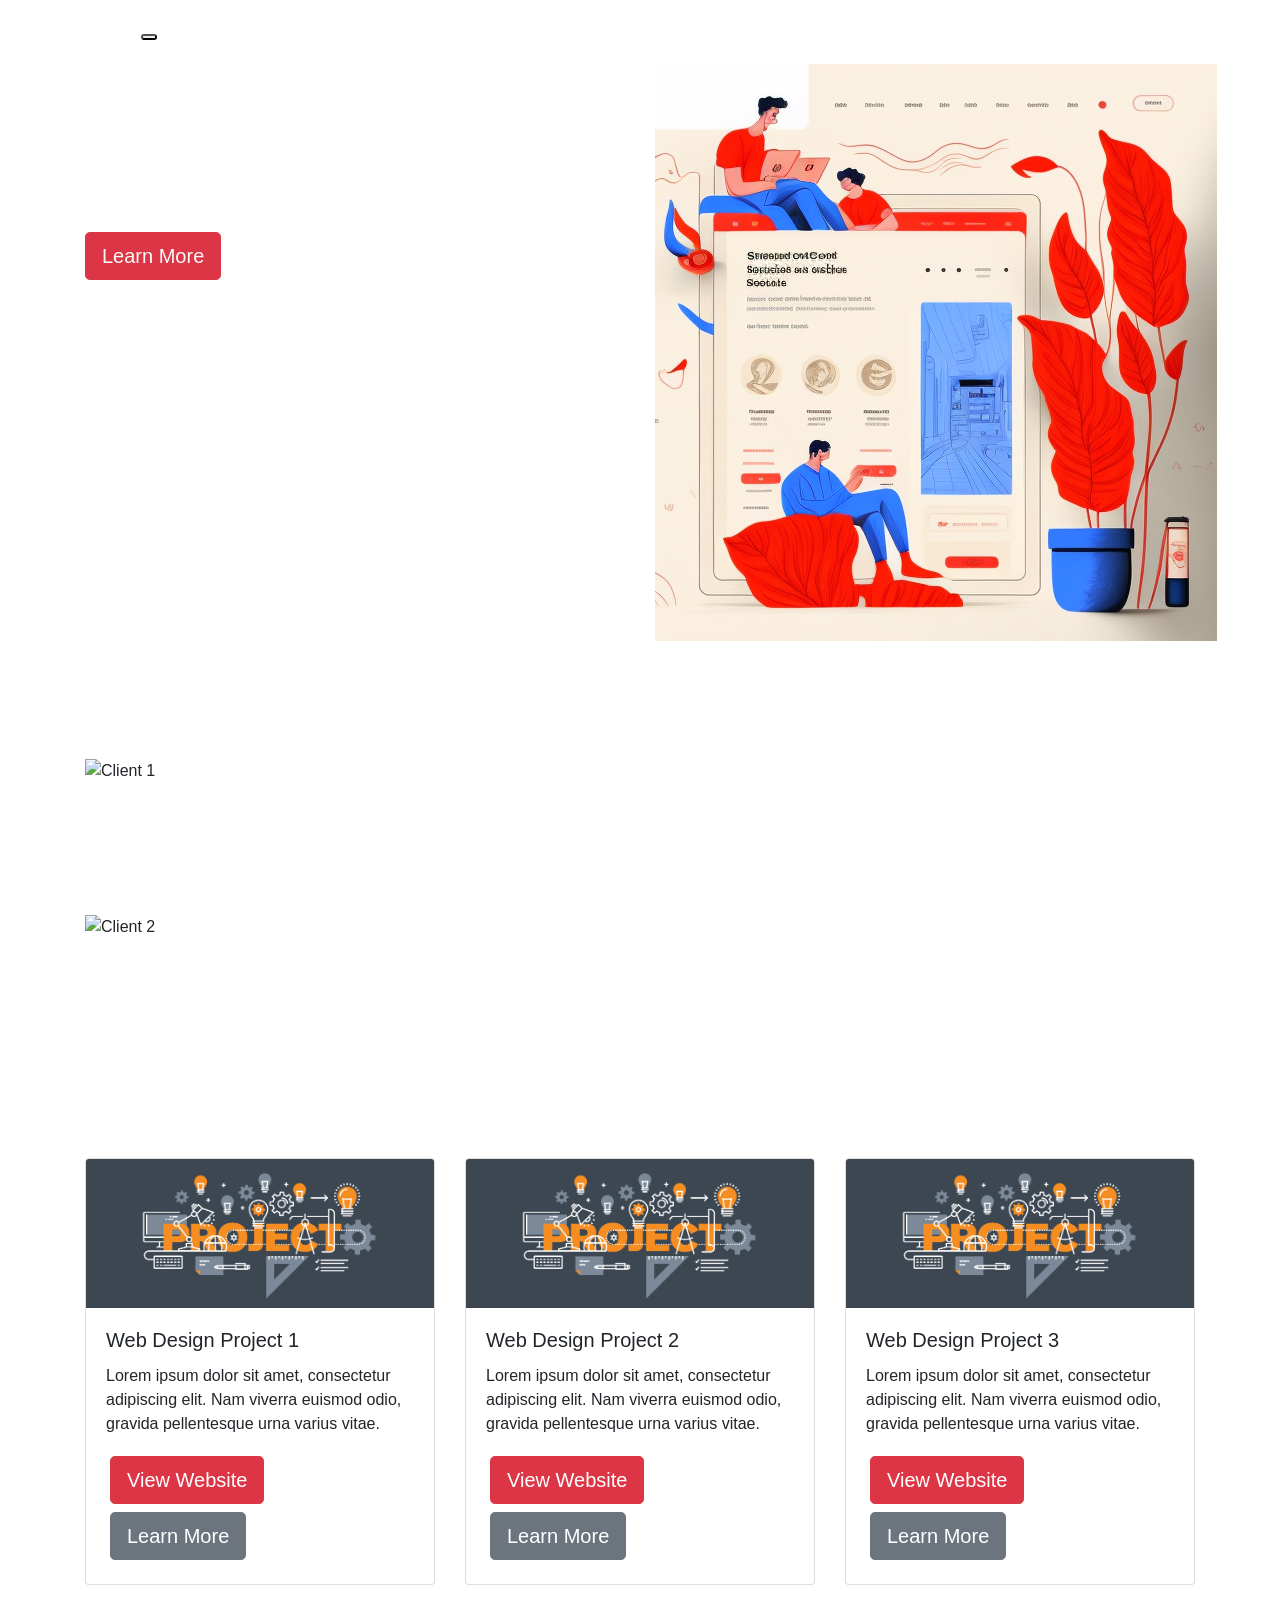
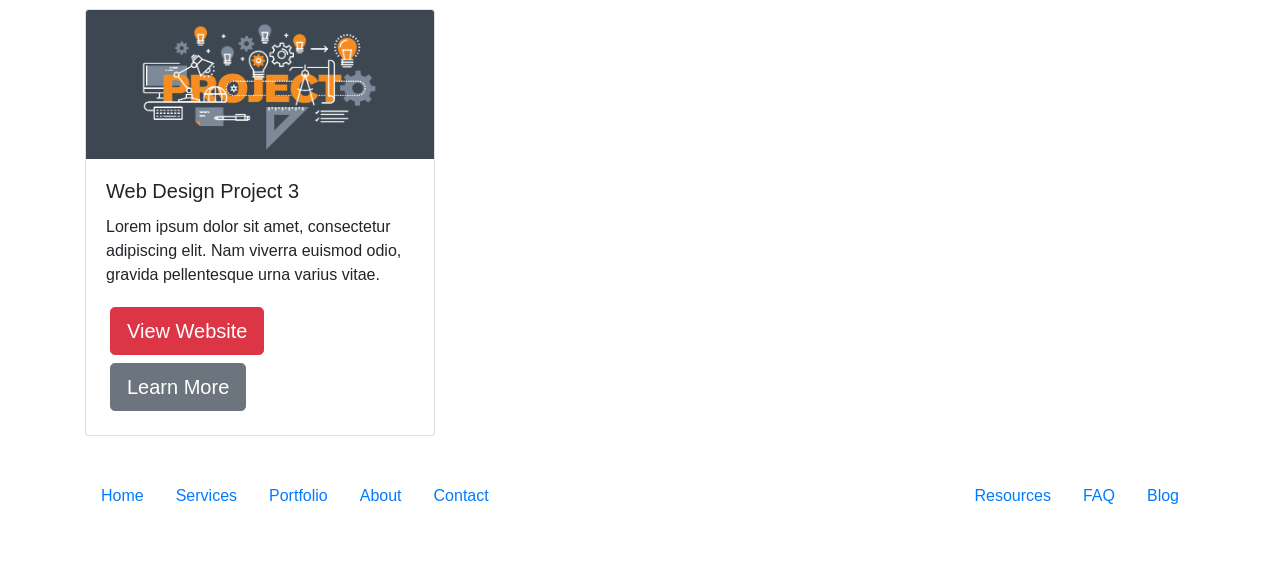
==== portolio-site/index.html @ 4b38e158 "Add files via upload" ====
<!DOCTYPE html>
<html lang="en">

<head>
  <meta charset="UTF-8" />
  <meta http-equiv="X-UA-Compatible" content="IE=edge" />
  <meta name="viewport" content="width=device-width, initial-scale=1.0" />
  <title>Nik Goetzke - Portfolio</title>
  <link rel="preconnect" href="https://fonts.googleapis.com">
  <link rel="preconnect" href="https://fonts.gstatic.com" crossorigin>
  <link href="https://fonts.googleapis.com/css2?family=Quicksand:wght@300;400;500;600;700&display=swap"
    rel="stylesheet">

  <link rel="preconnect" href="https://fonts.googleapis.com">
  <link rel="preconnect" href="https://fonts.gstatic.com" crossorigin>
  <link href="https://fonts.googleapis.com/css2?family=Pacifico&display=swap" rel="stylesheet">
  <!-- <link rel="stylesheet" href="./css/reset.css">-->
  <link rel="stylesheet" href="/style2.css">
  <link rel="stylesheet" href="https://stackpath.bootstrapcdn.com/bootstrap/4.5.2/css/bootstrap.min.css"
    integrity="sha384-JcKb8q3iqJ61gNV9KGb8thSsNjpSL0n8PARn9HuZOnIxN0hoP+VmmDGMN5t9UJ0Z" crossorigin="anonymous">
  <script src="https://kit.fontawesome.com/e54541c7e7.js" crossorigin="anonymous"></script>
</head>

<body>
  <nav class="navbar navbar-expand-lg navbar-dark">
    <a class="navbar-brand text-white h1" href="#">Nik Goetzke</a>
    <div class="navbar-container-right">
      <button class="dark-mode-toggle rounded mr-2" id="dark-mode-toggle"><i class="fa-solid fa-moon"></i></button>
      <button class="navbar-toggler" type="button" id="navbar-toggler" data-toggle="collapse" data-target="#navbarNav"
        aria-controls="navbarNav" aria-expanded="false" aria-label="Toggle navigation">
        <span class="navbar-toggler-icon"></span>
      </button>
    </div>
    <div class=" collapse navbar-collapse" id="navbarNav">
      <ul class="navbar-nav">
        <li class="nav-item active">
          <a class="nav-link text-white" href="#">Blog<span class="sr-only">(current)</span></a>
        </li>
        <li class="nav-item">
          <a class="nav-link text-white" href="#">Work<span class="sr-only">(current)</span></a>
        </li>
        <li class="nav-item">
          <a class="nav-link text-white" href="#">About<span class="sr-only">(current)</span></a>
        </li>
        <li class="nav-item">
          <a class="nav-link text-white" href="#">Contact<span class="sr-only">(current)</span></a>
        </li>
      </ul>

  </nav>
  <section class="hero d-flex justify-space-between align-items-center">
    <div class="container">
      <div class="row">
        <div class="col-lg-6">
          <h1 class="hero-title mb-4 text-white">Welcome, I'm Nik Goetzke.</h1>
          <p class="hero-text mb-4 text-white">Lorem ipsum dolor sit amet, consectetur adipiscing elit.
            Quisque
            auctor tellus
            euismod commodo malesuada. Nam blandit libero non libero placerat, et efficitur mi rhoncus.</p>
          <a href="#" class="btn btn-danger btn-lg text-light mb-4" id="learn-more-btn">Learn More</a>
        </div>
        <div class="col-lg-6">
          <img src="imgs\hero-image-edit(1).png" alt="Hero illustration">
        </div>
      </div>
    </div>

  </section>
  <section class="social-proof" class="py-5">
    <div class="container">
      <div class="row">
        <div class="col-lg-6">
          <h2 class="mb-3 text-white">See what our clients are saying</h2>
          <p class="text-white">
            Our web design business has helped numerous clients achieve their online goals. Read what they have to say
            about working with us:
          </p>
          <ul class="list-unstyled">
            <li class="media mb-3">
              <img src="/imgs/icons8-geometric-flowers-100.png" class="mr-3" alt="Client 1">
              <div class="media-body">
                <h5 class="mt-0 mb-1 text-white">Client 1</h5>
                <p class="text-white">
                  "Working with the team at the web design business was an absolute pleasure. They listened to our needs
                  and delivered a website that exceeded our expectations. We highly recommend them to anyone looking for
                  a top-notch web design experience."
                </p>
              </div>
            </li>
            <li class="media mb-3">
              <img src="/imgs/icons8-geometric-flowers-100.png" class="mr-3" alt="Client 2">
              <div class="media-body">
                <h5 class="mt-0 mb-1 text-white">Client 2</h5>
                <p class="text-white">
                  "The web design business was a game changer for our business. Their expertise and attention to detail
                  helped us create a website that accurately represents our brand and has helped us attract new
                  customers."
                </p>
              </div>
            </li>
          </ul>
        </div>
        <!-- <div class="col-lg-6">
          <img src="#" class="img-fluid" alt="Value Illustration">
        </div> -->
      </div>
    </div>
  </section>

  <!-- Portfolio Section -->
  <section class="portfolio">
    <div class="container">
      <h2 class="text-center text-white">Our Portfolio</h2>
      <p class="text-center text-white">Check out some of our recent work:</p>
      <div class="row">
        <div class="col-lg-4 col-md-6 portfolio-example">
          <div class="card  mb-4">
            <img class="card-img-top" src="imgs/project-placeholder.png" alt="Portfolio 1">
            <div class="card-body">
              <h5 class="card-title">Web Design Project 1</h5>
              <p class="card-text">Lorem ipsum dolor sit amet, consectetur adipiscing elit. Nam viverra euismod odio,
                gravida pellentesque urna varius vitae.</p>
              <a href="#" class="btn btn-danger btn-lg m-1">View Website</a>
              <a href="#" class="btn btn-secondary btn-lg m-1">Learn More</a>
            </div>
          </div>
        </div>
        <div class="col-lg-4 col-md-6 portfolio-example">
          <div class="card mb-4">
            <img class="card-img-top" src="imgs/project-placeholder.png" alt="Portfolio 2">
            <div class="card-body">
              <h5 class="card-title">Web Design Project 2</h5>
              <p class="card-text">Lorem ipsum dolor sit amet, consectetur adipiscing elit. Nam viverra euismod odio,
                gravida pellentesque urna varius vitae.</p>
              <a href="#" class="btn btn-danger btn-lg m-1">View Website</a>
              <a href="#" class="btn btn-secondary btn-lg m-1">Learn More</a>
            </div>
          </div>
        </div>
        <div class="col-lg-4 col-md-6 portfolio-example">
          <div class="card mb-4">
            <img class="card-img-top" src="imgs/project-placeholder.png" alt="Portfolio 3">
            <div class="card-body">
              <h5 class="card-title">Web Design Project 3</h5>
              <p class="card-text">Lorem ipsum dolor sit amet, consectetur adipiscing elit. Nam viverra euismod odio,
                gravida pellentesque urna varius vitae.</p>
              <a href="#" class="btn btn-danger btn-lg m-1">View Website</a>
              <a href="#" class="btn btn-secondary btn-lg m-1">Learn More</a>
            </div>

          </div>
        </div>
        <div class="col-lg-4 col-md-6 portfolio-example">
          <div class="card mb-4">
            <img class="card-img-top" src="imgs/project-placeholder.png" alt="Portfolio 3">
            <div class="card-body">
              <h5 class="card-title">Web Design Project 3</h5>
              <p class="card-text">Lorem ipsum dolor sit amet, consectetur adipiscing elit. Nam viverra euismod odio,
                gravida pellentesque urna varius vitae.</p>
              <a href="#" class="btn btn-danger btn-lg m-1">View Website</a>
              <a href="#" class="btn btn-secondary btn-lg m-1">Learn More</a>
            </div>

          </div>
        </div>
      </div>
    </div>
  </section>

  <footer class="py-3 footer">
    <div class="container">
      <div class="d-flex justify-content-between">
        <div>
          <ul class="nav">
            <li class="nav-item">
              <a class="nav-link" href="#">Home</a>
            </li>
            <li class="nav-item">
              <a class="nav-link" href="#">Services</a>
            </li>
            <li class="nav-item">
              <a class="nav-link" href="#">Portfolio</a>
            </li>
            <li class="nav-item">
              <a class="nav-link" href="#">About</a>
            </li>
            <li class="nav-item">
              <a class="nav-link" href="#">Contact</a>
            </li>
          </ul>
        </div>
        <div>
          <ul class="nav">
            <li class="nav-item">
              <a class="nav-link" href="#">Resources</a>
            </li>
            <li class="nav-item">
              <a class="nav-link" href="#">FAQ</a>
            </li>
            <li class="nav-item">
              <a class="nav-link" href="#">Blog</a>
            </li>
          </ul>
        </div>
      </div>
      <div class="text-center text-white my-3">
        <p>&copy; 2023 CarpeFutura. All rights reserved.</p>
      </div>
    </div>
  </footer>
  <!-- <header class="header">
    <nav class="nav">
       logo 
      <a class="pill logo"><span class="carpe">Carpe</span><span class="futura">Futura</span></a>
       menu button 
      <input type="checkbox" class="menu-btn" id="menu-btn">
      <label class=" menu-icon" for="menu-btn">
        <span></span>
        <span></span>
        <span></span>
      </label>
       nav menu 
      <ul class="nav-list">
        <li><a href="#" class="menu-item">Blog</a></li>
        <li><a href="#" class="menu-item">Work</a></li>
        <li><a href="#" class="menu-item">About</a></li>
        <li><a href="#" class="menu-item">Contact</a></li>
      </ul>
    </nav>
     hero section title and introduction 
    <div class="hero-section">
      <div class="hero-title">
        <h1>Nik Goetzke</h1>
        <h2>Web Developer</h2>
      </div>
      <div class="hero-intro">
        <p>
          Lorem ipsum dolor sit amet consectetur adipisicing elit. Facilis
          numquam aliquid at nesciunt expedita architecto, id voluptates
          laboriosam tempora dicta iusto repudiandae hic. Asperiores quia
          commodi exercitationem ipsum corporis mollitia?
        </p>
        <p>Working at <a href="#">Lorem</a>. Based in Austin, TX</p>
      </div>
      hero section illustration
      <img src="/imgs/hero-image-edit(1).png" alt="" class="hero-img">
       tiles with information about value that can be provided  
      <div class="tiles"></div>
      <div class="tiles"></div>
      <div class="tiles"></div>
      <div class="tiles"></div>
      <div class="tiles"></div>
    </div>
  </header>

  <section class="project-section">
    <h2 class="project-section-title">Projects</h2>
    <div class="wrapper">
      <figure role="presentation">
        <img class="project-img square" src="imgs\project-placeholder.png" role="presentation" />
      </figure>
      <div class="project-text">
        <h3 class="project-name">
          Project Name
          <div class="tools">
            Tools Used, Date e.g. React/SASS (June/2021)
          </div>
        </h3>
        <p class="project-description">Project description</p>
        <div class="project-btn">
          <btn href="#">View demo ></btn>
          <btn href="#">Read the article ></btn>
        </div>
      </div>
    </div>
    <div class="wrapper">
      <figure role="presentation">
        <img class="project-img square" src="imgs\project-placeholder.png" role="presentation" />
      </figure>
      <div class="project-text">
        <h3 class="project-name">
          Project Name
          <div class="tools">
            Tools Used, Date e.g. React/SASS (June/2021)
          </div>
        </h3>
        <p class="project-description">Project description</p>
        <div class="project-btn">
          <btn href="#">View demo ></btn>
          <btn href="#">Read the article ></btn>
        </div>
      </div>
    </div>
    <div class="wrapper">
      <figure role="presentation">
        <img class="project-img square" src="imgs\project-placeholder.png" role="presentation" />
      </figure>
      <div class="project-text">
        <h3 class="project-name">
          Project Name
          <div class="project-tools">
            Tools Used, Date e.g. React/SASS (June/2021)
          </div>
        </h3>
        <p class="project-description">Project description</p>
        <div class="project-btn">
          <btn href="#">View demo ></btn>
          <btn href="#">Read the article ></btn>
        </div>
      </div>
    </div>
  </section>

  <footer>
    <ul class="footer-list">
      <li class="list-item"><a href="mailto:carpefutura@sample.com" class="list-link" target="_blank"
          rel="nopener noreferrer">Contact
          Me</a></li>
      <li class="list-item"><a href="#" class="list-link" target="_blank" rel="nopener noreferrer">LinkedIn</a>
      </li>
      <li class="list-item"><a href="#" class="list-link" target="_blank" rel="nopener noreferrer">GitHub</a>
      </li>
      <li class="list-item"><a href="#" class="list-link" target="_blank" rel="nopener noreferrer">CodePen</a>
      </li>
      <li class="list-item"><a href="#" class="list-link" target="_blank" rel="nopener noreferrer">Medium</a>
      </li>
    </ul>
    <div class="copyright">
      <a><span class="carpe">Carpe</span><span class="futura">Futura</span></a>
      <p>2023 &copy; CarpeFutura All rights reserved.</p>
    </div>
  </footer> -->
  <script src="/script.js"></script>
  <script src="https://code.jquery.com/jquery-3.5.1.slim.min.js"
    integrity="sha384-DfXdz2htPH0lsSSs5nCTpuj/zy4C+OGpamoFVy38MVBnE+IbbVYUew+OrCXaRkfj"
    crossorigin="anonymous"></script>
  <script src="https://cdn.jsdelivr.net/npm/@popperjs/core@2.9.3/dist/umd/popper.min.js"
    integrity="sha384-c5k5ib5vivv5y1b5y5wWCCj8Qv1GB9g5zGZaM+/U8n6Pj/NnVEFlQEGlLsw1r/rE"
    crossorigin="anonymous"></script>
  <script src="https://stackpath.bootstrapcdn.com/bootstrap/4.5.2/js/bootstrap.min.js"
    integrity="sha384-B4gt1jrGC7Jh4AgTPSdUtOBvfO8shuf57BaghqFfPlYxofvL8/KUEfYiJOMMV+rV"
    crossorigin="anonymous"></script>
</body>

</html>
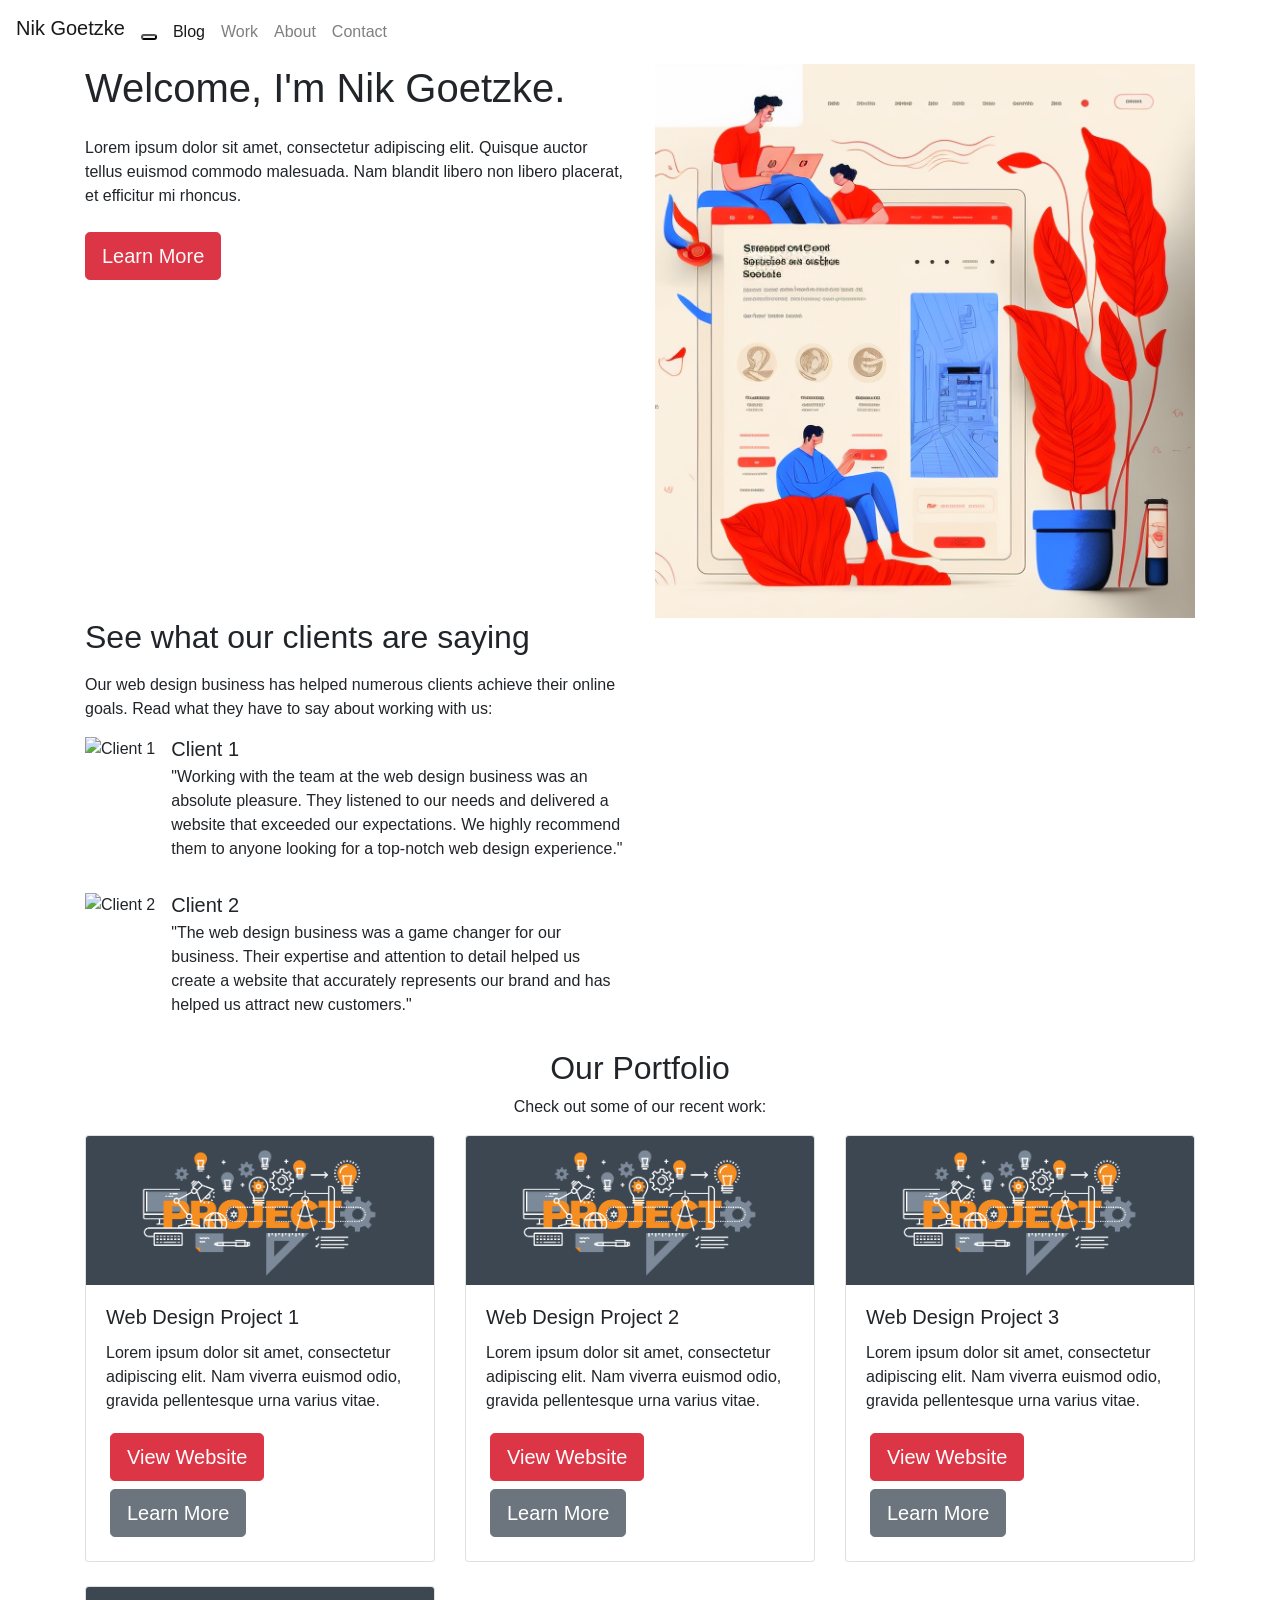
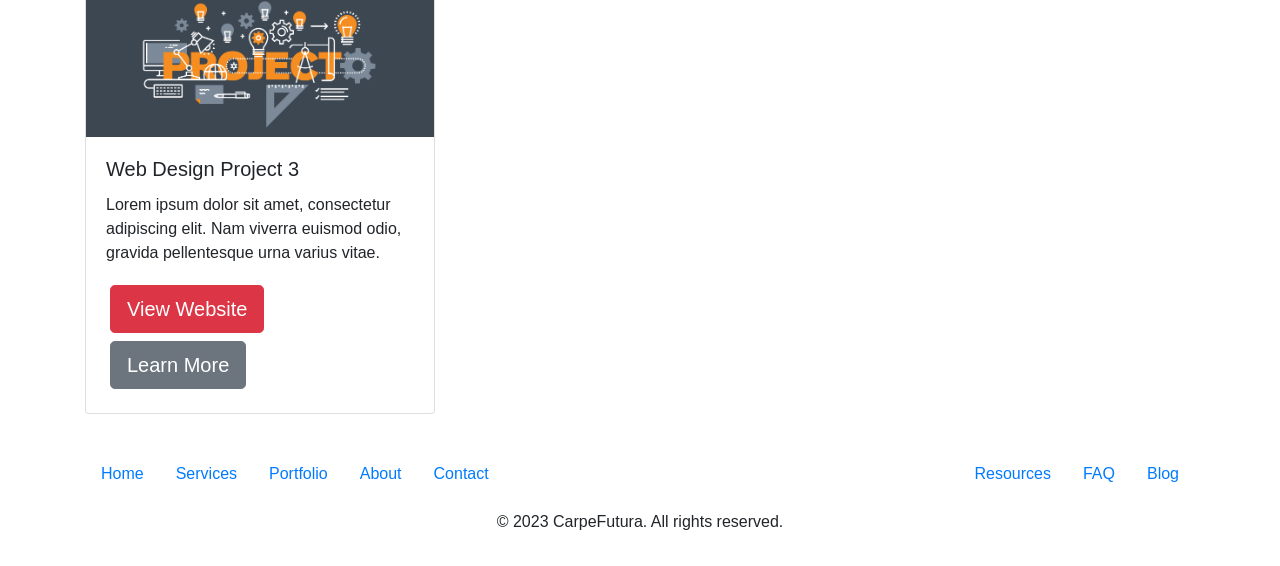
==== commit e02bf3ff: "Add files via upload" ====
--- a/portolio-site/index.html
+++ b/portolio-site/index.html
@@ -22,28 +22,30 @@
 </head>
 
 <body>
-  <nav class="navbar navbar-expand-lg navbar-dark">
-    <a class="navbar-brand text-white h1" href="#">Nik Goetzke</a>
+  <nav class="navbar navbar-expand-lg navbar-light">
+    <a class="navbar-brand h1" href="#">Nik Goetzke</a>
     <div class="navbar-container-right">
       <button class="dark-mode-toggle rounded mr-2" id="dark-mode-toggle"><i class="fa-solid fa-moon"></i></button>
       <button class="navbar-toggler" type="button" id="navbar-toggler" data-toggle="collapse" data-target="#navbarNav"
         aria-controls="navbarNav" aria-expanded="false" aria-label="Toggle navigation">
-        <span class="navbar-toggler-icon"></span>
+        <span class="custom-navbar-toggler-icon">
+          <i class="fas fa-bars"></i>
+        </span>
       </button>
     </div>
     <div class=" collapse navbar-collapse" id="navbarNav">
       <ul class="navbar-nav">
         <li class="nav-item active">
-          <a class="nav-link text-white" href="#">Blog<span class="sr-only">(current)</span></a>
+          <a class="nav-link" href="#">Blog<span class="sr-only">(current)</span></a>
         </li>
         <li class="nav-item">
-          <a class="nav-link text-white" href="#">Work<span class="sr-only">(current)</span></a>
+          <a class="nav-link" href="#">Work<span class="sr-only">(current)</span></a>
         </li>
         <li class="nav-item">
-          <a class="nav-link text-white" href="#">About<span class="sr-only">(current)</span></a>
+          <a class="nav-link" href="#">About<span class="sr-only">(current)</span></a>
         </li>
         <li class="nav-item">
-          <a class="nav-link text-white" href="#">Contact<span class="sr-only">(current)</span></a>
+          <a class="nav-link" href="#">Contact<span class="sr-only">(current)</span></a>
         </li>
       </ul>
 
@@ -52,15 +54,15 @@
     <div class="container">
       <div class="row">
         <div class="col-lg-6">
-          <h1 class="hero-title mb-4 text-white">Welcome, I'm Nik Goetzke.</h1>
-          <p class="hero-text mb-4 text-white">Lorem ipsum dolor sit amet, consectetur adipiscing elit.
+          <h1 class="hero-title mb-4">Welcome, I'm Nik Goetzke.</h1>
+          <p class="hero-text mb-4">Lorem ipsum dolor sit amet, consectetur adipiscing elit.
             Quisque
             auctor tellus
             euismod commodo malesuada. Nam blandit libero non libero placerat, et efficitur mi rhoncus.</p>
           <a href="#" class="btn btn-danger btn-lg text-light mb-4" id="learn-more-btn">Learn More</a>
         </div>
         <div class="col-lg-6">
-          <img src="imgs\hero-image-edit(1).png" alt="Hero illustration">
+          <img src="imgs\hero-image-edit(1).png" alt="Hero illustration" class="img-fluid">
         </div>
       </div>
     </div>
@@ -70,8 +72,8 @@
     <div class="container">
       <div class="row">
         <div class="col-lg-6">
-          <h2 class="mb-3 text-white">See what our clients are saying</h2>
-          <p class="text-white">
+          <h2 class="mb-3">See what our clients are saying</h2>
+          <p>
             Our web design business has helped numerous clients achieve their online goals. Read what they have to say
             about working with us:
           </p>
@@ -79,8 +81,8 @@
             <li class="media mb-3">
               <img src="/imgs/icons8-geometric-flowers-100.png" class="mr-3" alt="Client 1">
               <div class="media-body">
-                <h5 class="mt-0 mb-1 text-white">Client 1</h5>
-                <p class="text-white">
+                <h5 class="mt-0 mb-1">Client 1</h5>
+                <p>
                   "Working with the team at the web design business was an absolute pleasure. They listened to our needs
                   and delivered a website that exceeded our expectations. We highly recommend them to anyone looking for
                   a top-notch web design experience."
@@ -90,8 +92,8 @@
             <li class="media mb-3">
               <img src="/imgs/icons8-geometric-flowers-100.png" class="mr-3" alt="Client 2">
               <div class="media-body">
-                <h5 class="mt-0 mb-1 text-white">Client 2</h5>
-                <p class="text-white">
+                <h5 class="mt-0 mb-1">Client 2</h5>
+                <p>
                   "The web design business was a game changer for our business. Their expertise and attention to detail
                   helped us create a website that accurately represents our brand and has helped us attract new
                   customers."
@@ -110,8 +112,8 @@
   <!-- Portfolio Section -->
   <section class="portfolio">
     <div class="container">
-      <h2 class="text-center text-white">Our Portfolio</h2>
-      <p class="text-center text-white">Check out some of our recent work:</p>
+      <h2 class="text-center">Our Portfolio</h2>
+      <p class="text-center">Check out some of our recent work:</p>
       <div class="row">
         <div class="col-lg-4 col-md-6 portfolio-example">
           <div class="card  mb-4">
@@ -165,8 +167,8 @@
         </div>
       </div>
     </div>
+
   </section>
-
   <footer class="py-3 footer">
     <div class="container">
       <div class="d-flex justify-content-between">
@@ -203,7 +205,7 @@
           </ul>
         </div>
       </div>
-      <div class="text-center text-white my-3">
+      <div class="text-center my-3">
         <p>&copy; 2023 CarpeFutura. All rights reserved.</p>
       </div>
     </div>
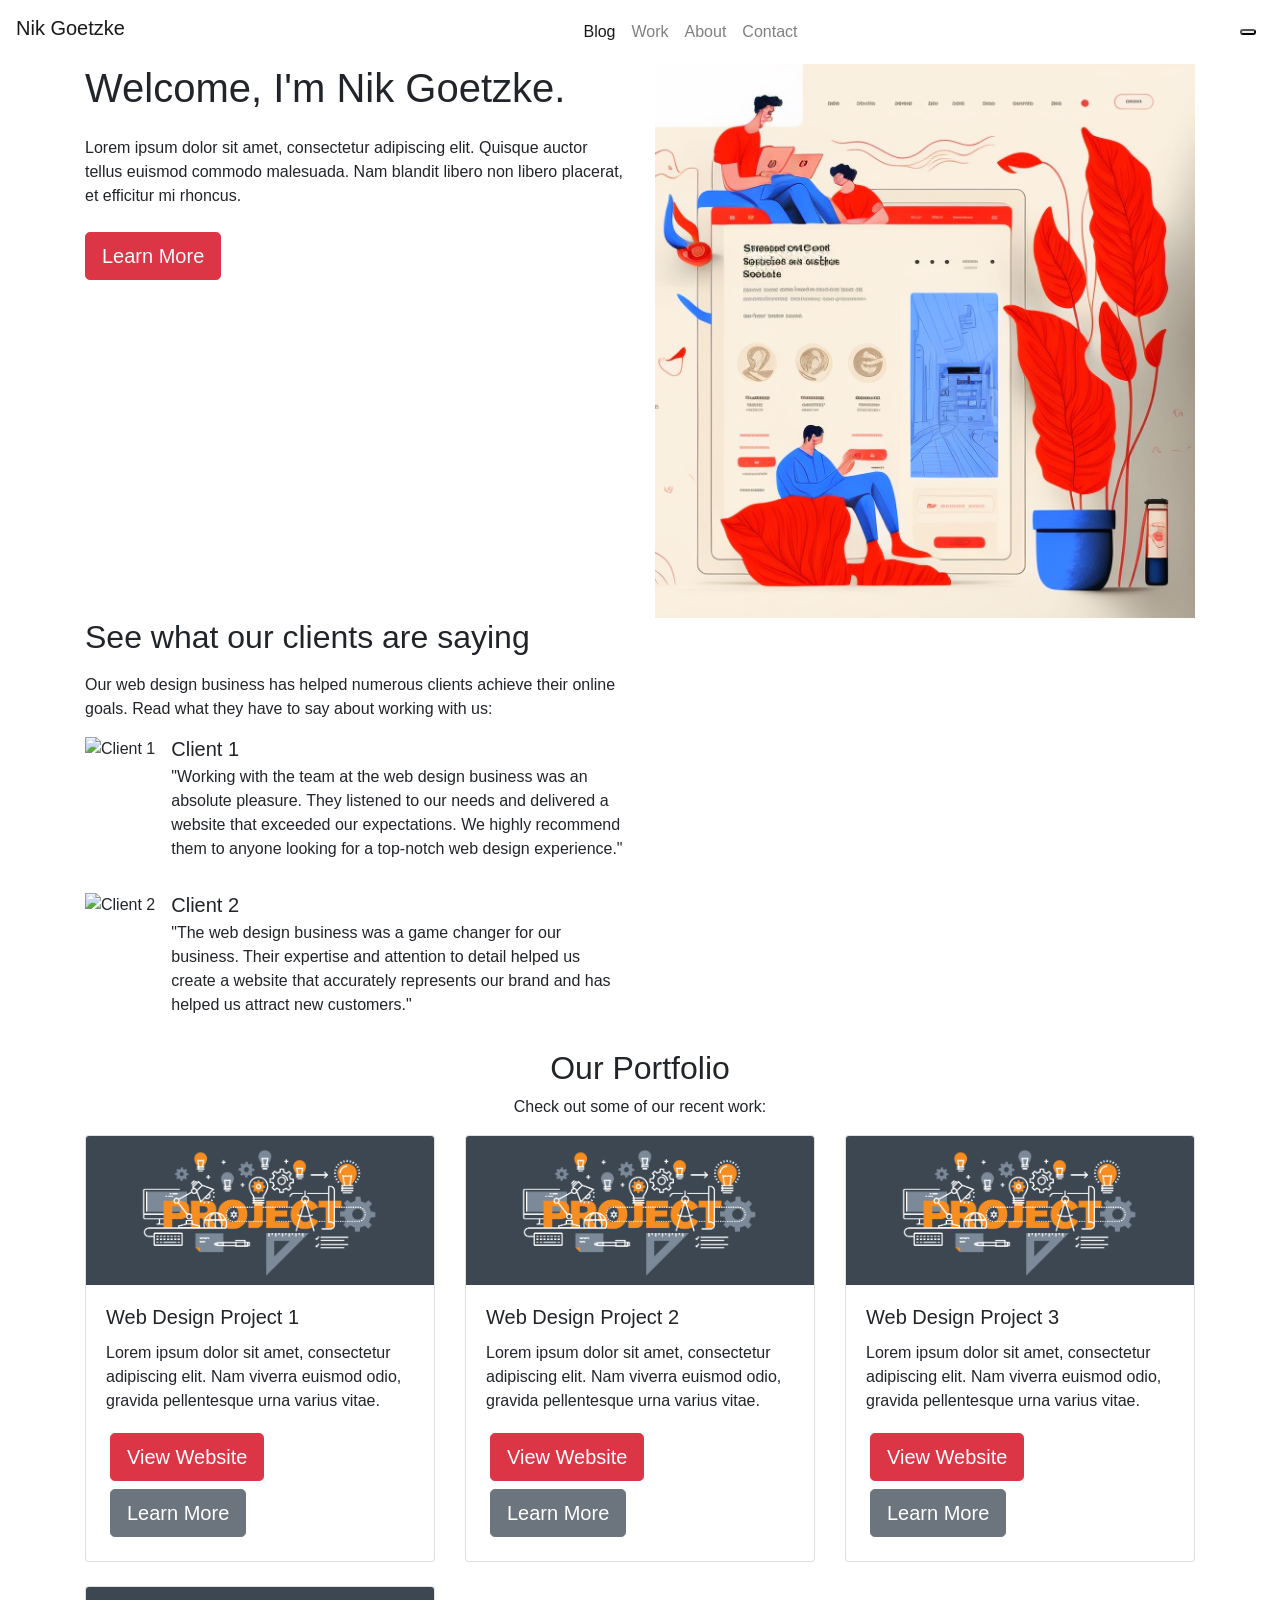
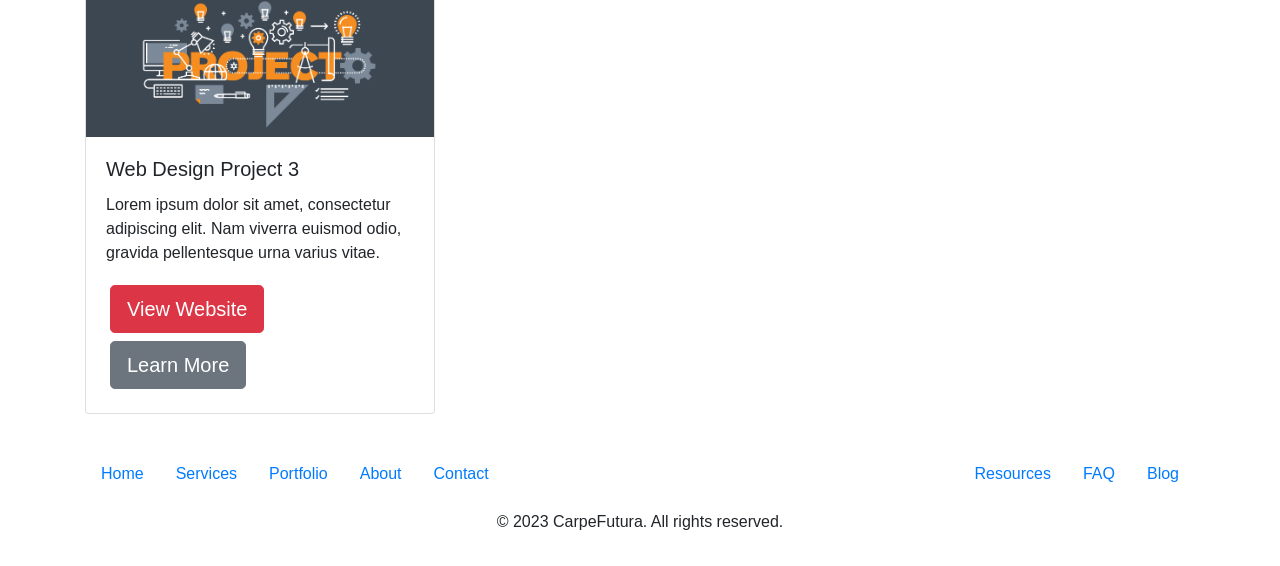
==== commit 9ab752c0: "Add files via upload" ====
--- a/portolio-site/index.html
+++ b/portolio-site/index.html
@@ -23,8 +23,8 @@
 
 <body>
   <nav class="navbar navbar-expand-lg navbar-light">
-    <a class="navbar-brand h1" href="#">Nik Goetzke</a>
-    <div class="navbar-container-right">
+    <a class="navbar-brand h1 order-sm-1 order-md-1" href="#">Nik Goetzke</a>
+    <!-- <div class="navbar-container-right d-flex">
       <button class="dark-mode-toggle rounded mr-2" id="dark-mode-toggle"><i class="fa-solid fa-moon"></i></button>
       <button class="navbar-toggler" type="button" id="navbar-toggler" data-toggle="collapse" data-target="#navbarNav"
         aria-controls="navbarNav" aria-expanded="false" aria-label="Toggle navigation">
@@ -32,8 +32,8 @@
           <i class="fas fa-bars"></i>
         </span>
       </button>
-    </div>
-    <div class=" collapse navbar-collapse" id="navbarNav">
+    </div> -->
+    <div class=" collapse navbar-collapse justify-content-center order-sm-3 order-md-2" id="navbarNav">
       <ul class="navbar-nav">
         <li class="nav-item active">
           <a class="nav-link" href="#">Blog<span class="sr-only">(current)</span></a>
@@ -48,7 +48,16 @@
           <a class="nav-link" href="#">Contact<span class="sr-only">(current)</span></a>
         </li>
       </ul>
-
+    </div>
+    <div class="navbar-container-right d-flex order-sm-2 order-md-3">
+      <button class="dark-mode-toggle rounded mr-2" id="dark-mode-toggle"><i class="fa-solid fa-moon"></i></button>
+      <button class="navbar-toggler" type="button" id="navbar-toggler" data-toggle="collapse" data-target="#navbarNav"
+        aria-controls="navbarNav" aria-expanded="false" aria-label="Toggle navigation">
+        <span class="custom-navbar-toggler-icon">
+          <i class="fas fa-bars"></i>
+        </span>
+      </button>
+    </div>
   </nav>
   <section class="hero d-flex justify-space-between align-items-center">
     <div class="container">
@@ -79,7 +88,7 @@
           </p>
           <ul class="list-unstyled">
             <li class="media mb-3">
-              <img src="/imgs/icons8-geometric-flowers-100.png" class="mr-3" alt="Client 1">
+              <img src="/imgs/icons8-geometric-flowers-100.png" class="mr-3 img-fluid" alt="Client 1">
               <div class="media-body">
                 <h5 class="mt-0 mb-1">Client 1</h5>
                 <p>
@@ -90,7 +99,7 @@
               </div>
             </li>
             <li class="media mb-3">
-              <img src="/imgs/icons8-geometric-flowers-100.png" class="mr-3" alt="Client 2">
+              <img src="/imgs/icons8-geometric-flowers-100.png" class="mr-3 img-fluid" alt="Client 2">
               <div class="media-body">
                 <h5 class="mt-0 mb-1">Client 2</h5>
                 <p>
@@ -117,7 +126,7 @@
       <div class="row">
         <div class="col-lg-4 col-md-6 portfolio-example">
           <div class="card  mb-4">
-            <img class="card-img-top" src="imgs/project-placeholder.png" alt="Portfolio 1">
+            <img class="card-img-top img-fluid" src="imgs/project-placeholder.png" alt="Portfolio 1">
             <div class="card-body">
               <h5 class="card-title">Web Design Project 1</h5>
               <p class="card-text">Lorem ipsum dolor sit amet, consectetur adipiscing elit. Nam viverra euismod odio,
@@ -129,7 +138,7 @@
         </div>
         <div class="col-lg-4 col-md-6 portfolio-example">
           <div class="card mb-4">
-            <img class="card-img-top" src="imgs/project-placeholder.png" alt="Portfolio 2">
+            <img class="card-img-top img-fluid" src="imgs/project-placeholder.png" alt="Portfolio 2">
             <div class="card-body">
               <h5 class="card-title">Web Design Project 2</h5>
               <p class="card-text">Lorem ipsum dolor sit amet, consectetur adipiscing elit. Nam viverra euismod odio,
@@ -141,7 +150,7 @@
         </div>
         <div class="col-lg-4 col-md-6 portfolio-example">
           <div class="card mb-4">
-            <img class="card-img-top" src="imgs/project-placeholder.png" alt="Portfolio 3">
+            <img class="card-img-top img-fluid" src="imgs/project-placeholder.png" alt="Portfolio 3">
             <div class="card-body">
               <h5 class="card-title">Web Design Project 3</h5>
               <p class="card-text">Lorem ipsum dolor sit amet, consectetur adipiscing elit. Nam viverra euismod odio,
@@ -154,7 +163,7 @@
         </div>
         <div class="col-lg-4 col-md-6 portfolio-example">
           <div class="card mb-4">
-            <img class="card-img-top" src="imgs/project-placeholder.png" alt="Portfolio 3">
+            <img class="card-img-top img-fluid" src="imgs/project-placeholder.png" alt="Portfolio 3">
             <div class="card-body">
               <h5 class="card-title">Web Design Project 3</h5>
               <p class="card-text">Lorem ipsum dolor sit amet, consectetur adipiscing elit. Nam viverra euismod odio,
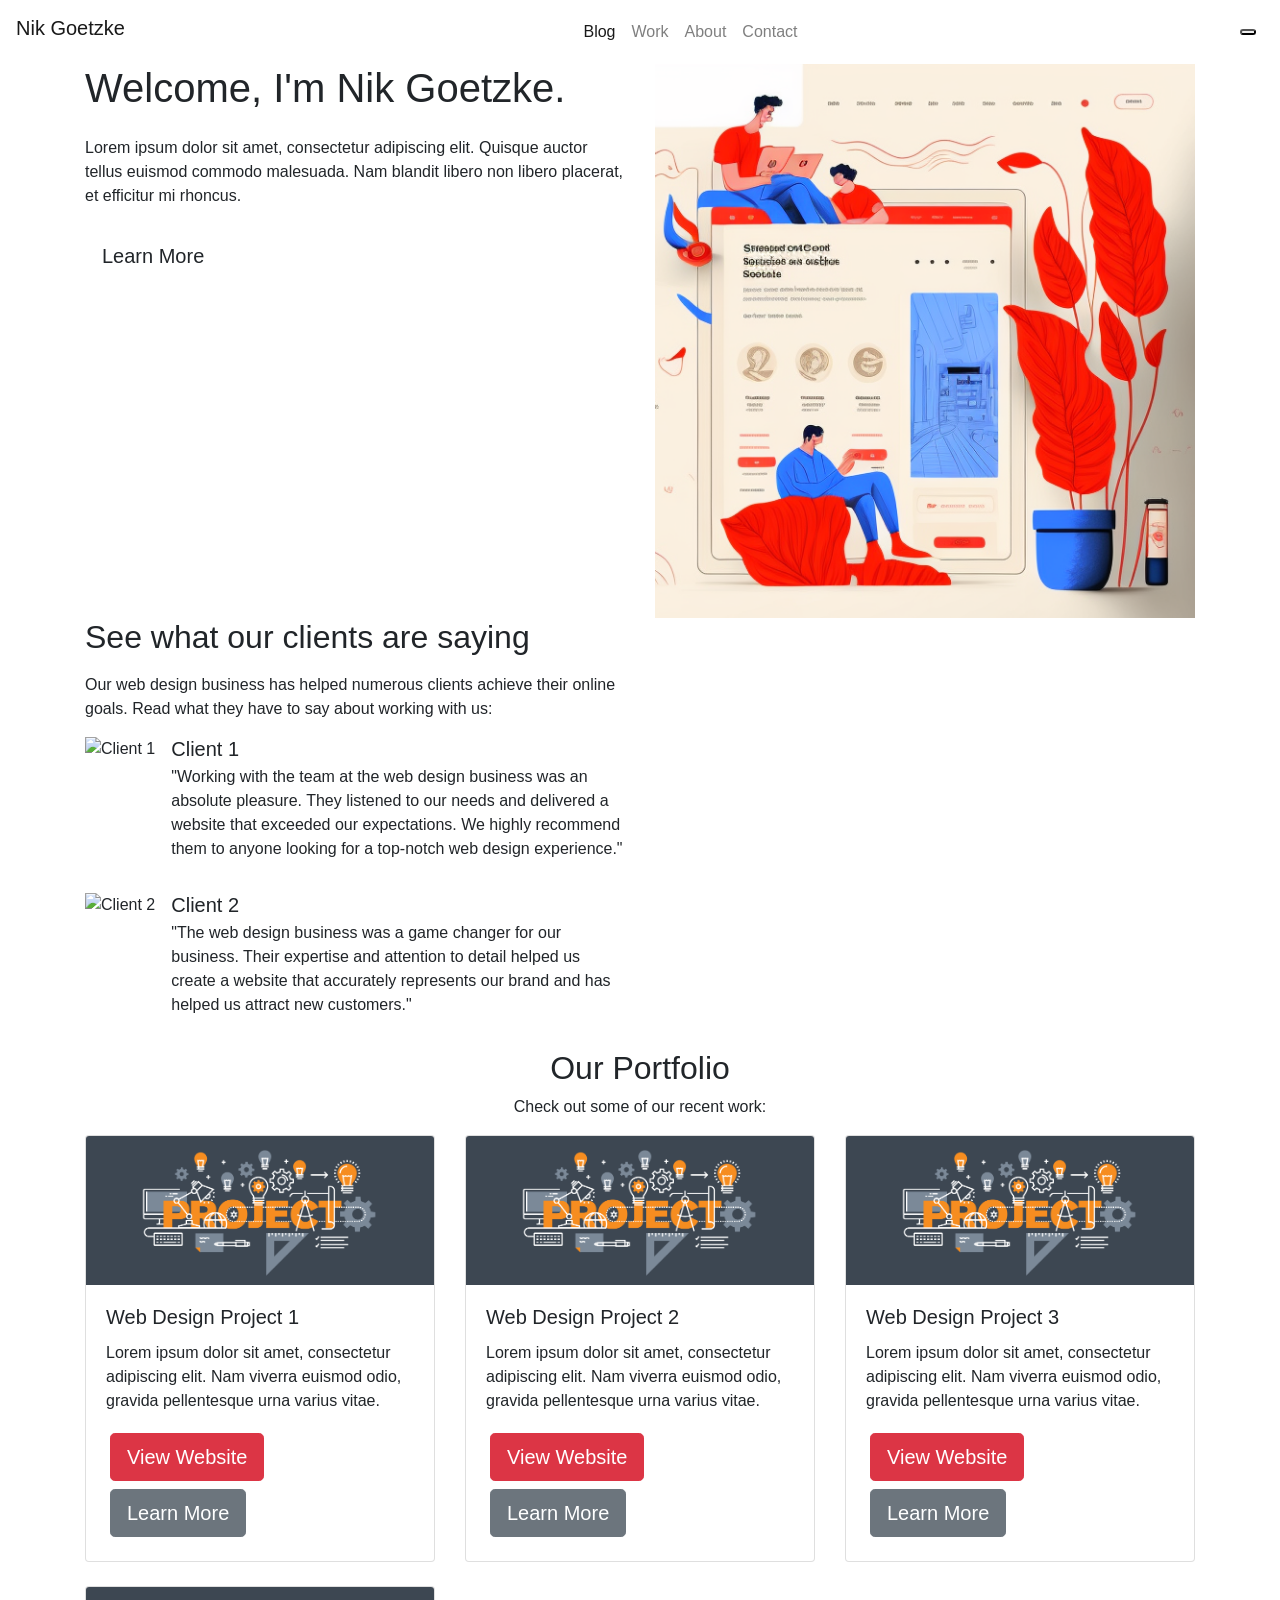
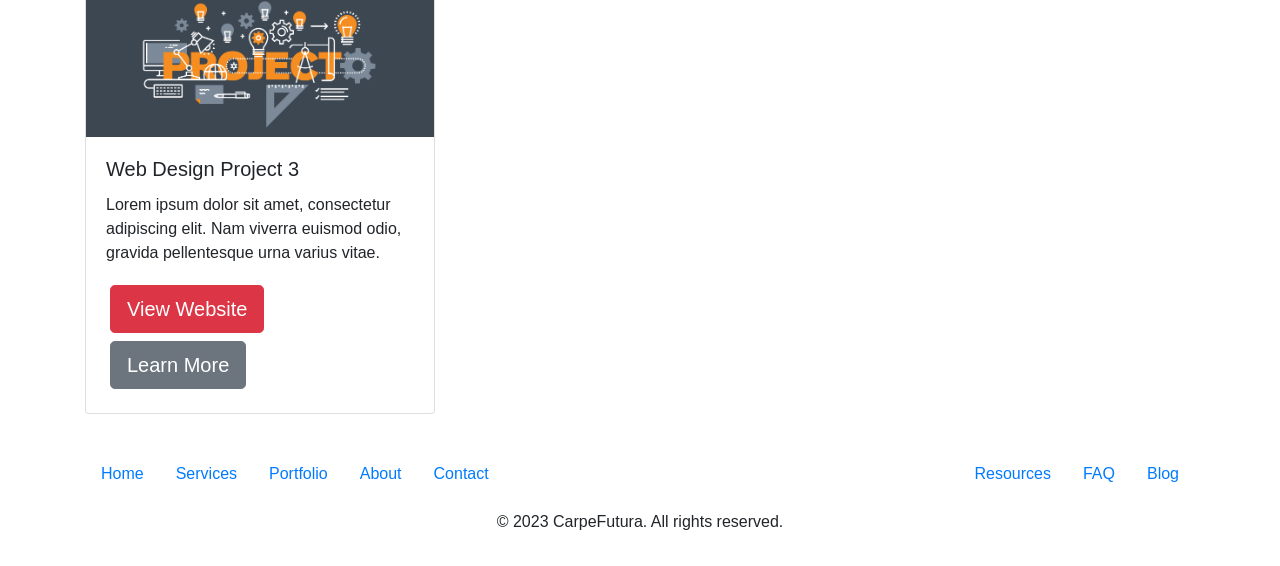
==== commit 55187080: "Add files via upload" ====
--- a/portolio-site/index.html
+++ b/portolio-site/index.html
@@ -23,7 +23,7 @@
 
 <body>
   <nav class="navbar navbar-expand-lg navbar-light">
-    <a class="navbar-brand h1 order-sm-1 order-md-1" href="#">Nik Goetzke</a>
+    <a class="navbar-brand h1 order-0" href="#">Nik Goetzke</a>
     <!-- <div class="navbar-container-right d-flex">
       <button class="dark-mode-toggle rounded mr-2" id="dark-mode-toggle"><i class="fa-solid fa-moon"></i></button>
       <button class="navbar-toggler" type="button" id="navbar-toggler" data-toggle="collapse" data-target="#navbarNav"
@@ -33,7 +33,7 @@
         </span>
       </button>
     </div> -->
-    <div class=" collapse navbar-collapse justify-content-center order-sm-3 order-md-2" id="navbarNav">
+    <div class=" collapse navbar-collapse justify-content-center order-2 order-lg-1" id="navbarNav">
       <ul class="navbar-nav">
         <li class="nav-item active">
           <a class="nav-link" href="#">Blog<span class="sr-only">(current)</span></a>
@@ -49,7 +49,7 @@
         </li>
       </ul>
     </div>
-    <div class="navbar-container-right d-flex order-sm-2 order-md-3">
+    <div class="navbar-container-right d-flex order-1 order-lg-2">
       <button class="dark-mode-toggle rounded mr-2" id="dark-mode-toggle"><i class="fa-solid fa-moon"></i></button>
       <button class="navbar-toggler" type="button" id="navbar-toggler" data-toggle="collapse" data-target="#navbarNav"
         aria-controls="navbarNav" aria-expanded="false" aria-label="Toggle navigation">
@@ -64,11 +64,11 @@
       <div class="row">
         <div class="col-lg-6">
           <h1 class="hero-title mb-4">Welcome, I'm Nik Goetzke.</h1>
-          <p class="hero-text mb-4">Lorem ipsum dolor sit amet, consectetur adipiscing elit.
+          <p class="hero-text mb-4 lg-font">Lorem ipsum dolor sit amet, consectetur adipiscing elit.
             Quisque
             auctor tellus
             euismod commodo malesuada. Nam blandit libero non libero placerat, et efficitur mi rhoncus.</p>
-          <a href="#" class="btn btn-danger btn-lg text-light mb-4" id="learn-more-btn">Learn More</a>
+          <a href="#" class="btn btn-lg mb-4" id="btn-primary">Learn More</a>
         </div>
         <div class="col-lg-6">
           <img src="imgs\hero-image-edit(1).png" alt="Hero illustration" class="img-fluid">
@@ -82,7 +82,7 @@
       <div class="row">
         <div class="col-lg-6">
           <h2 class="mb-3">See what our clients are saying</h2>
-          <p>
+          <p class="lg-font">
             Our web design business has helped numerous clients achieve their online goals. Read what they have to say
             about working with us:
           </p>
@@ -91,7 +91,7 @@
               <img src="/imgs/icons8-geometric-flowers-100.png" class="mr-3 img-fluid" alt="Client 1">
               <div class="media-body">
                 <h5 class="mt-0 mb-1">Client 1</h5>
-                <p>
+                <p class="lg-font">
                   "Working with the team at the web design business was an absolute pleasure. They listened to our needs
                   and delivered a website that exceeded our expectations. We highly recommend them to anyone looking for
                   a top-notch web design experience."
@@ -102,7 +102,7 @@
               <img src="/imgs/icons8-geometric-flowers-100.png" class="mr-3 img-fluid" alt="Client 2">
               <div class="media-body">
                 <h5 class="mt-0 mb-1">Client 2</h5>
-                <p>
+                <p class="lg-font">
                   "The web design business was a game changer for our business. Their expertise and attention to detail
                   helped us create a website that accurately represents our brand and has helped us attract new
                   customers."
@@ -131,8 +131,8 @@
               <h5 class="card-title">Web Design Project 1</h5>
               <p class="card-text">Lorem ipsum dolor sit amet, consectetur adipiscing elit. Nam viverra euismod odio,
                 gravida pellentesque urna varius vitae.</p>
-              <a href="#" class="btn btn-danger btn-lg m-1">View Website</a>
-              <a href="#" class="btn btn-secondary btn-lg m-1">Learn More</a>
+              <a href="#" class="btn btn-danger btn-lg m-1" id="btn-primary">View Website</a>
+              <a href="#" class="btn btn-secondary btn-lg m-1" id="btn-secondary">Learn More</a>
             </div>
           </div>
         </div>
@@ -143,8 +143,8 @@
               <h5 class="card-title">Web Design Project 2</h5>
               <p class="card-text">Lorem ipsum dolor sit amet, consectetur adipiscing elit. Nam viverra euismod odio,
                 gravida pellentesque urna varius vitae.</p>
-              <a href="#" class="btn btn-danger btn-lg m-1">View Website</a>
-              <a href="#" class="btn btn-secondary btn-lg m-1">Learn More</a>
+              <a href="#" class="btn btn-danger btn-lg m-1" id="btn-primary">View Website</a>
+              <a href="#" class="btn btn-secondary btn-lg m-1" id="btn-secondary">Learn More</a>
             </div>
           </div>
         </div>
@@ -155,8 +155,8 @@
               <h5 class="card-title">Web Design Project 3</h5>
               <p class="card-text">Lorem ipsum dolor sit amet, consectetur adipiscing elit. Nam viverra euismod odio,
                 gravida pellentesque urna varius vitae.</p>
-              <a href="#" class="btn btn-danger btn-lg m-1">View Website</a>
-              <a href="#" class="btn btn-secondary btn-lg m-1">Learn More</a>
+              <a href="#" class="btn btn-danger btn-lg m-1" id="btn-primary">View Website</a>
+              <a href="#" class="btn btn-secondary btn-lg m-1" id="btn-secondary">Learn More</a>
             </div>
 
           </div>
@@ -168,8 +168,8 @@
               <h5 class="card-title">Web Design Project 3</h5>
               <p class="card-text">Lorem ipsum dolor sit amet, consectetur adipiscing elit. Nam viverra euismod odio,
                 gravida pellentesque urna varius vitae.</p>
-              <a href="#" class="btn btn-danger btn-lg m-1">View Website</a>
-              <a href="#" class="btn btn-secondary btn-lg m-1">Learn More</a>
+              <a href="#" class="btn btn-danger btn-lg m-1" id="btn-primary">View Website</a>
+              <a href="#" class="btn btn-secondary btn-lg m-1" id="btn-secondary">Learn More</a>
             </div>
 
           </div>
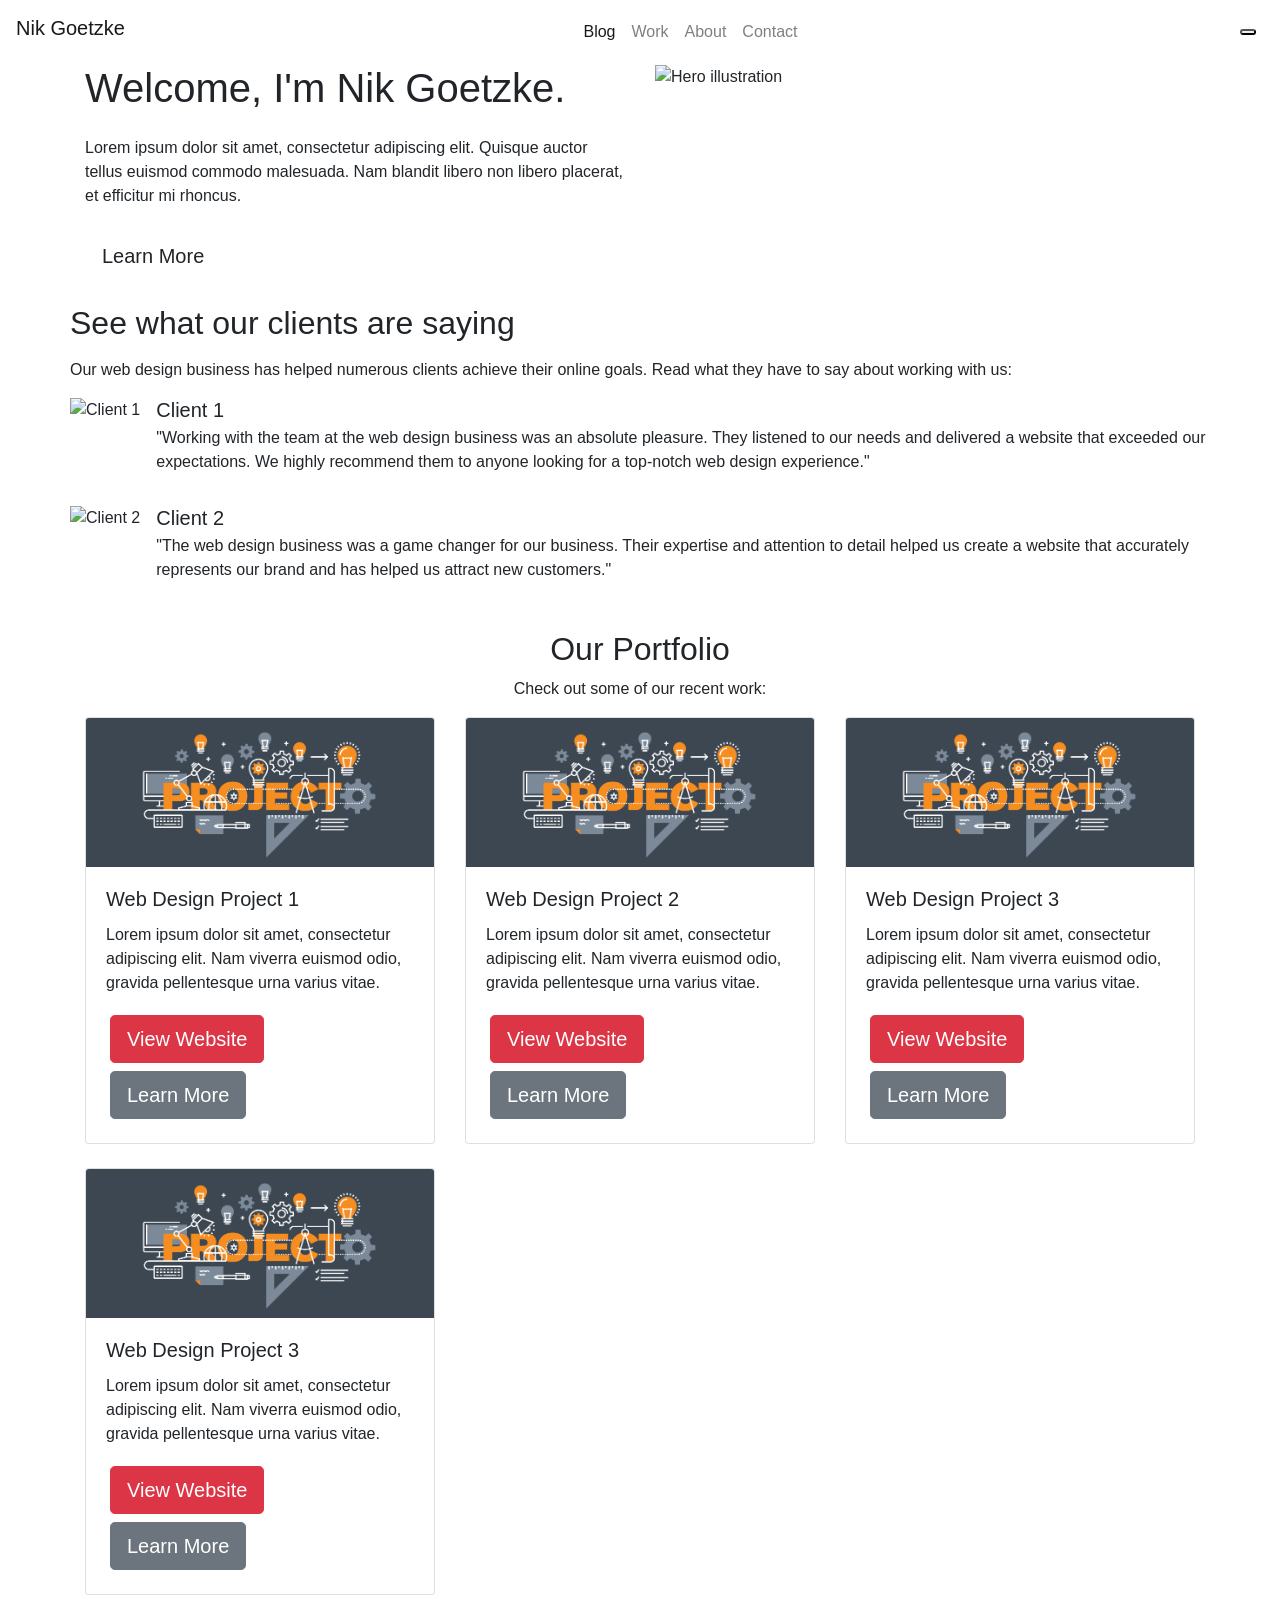
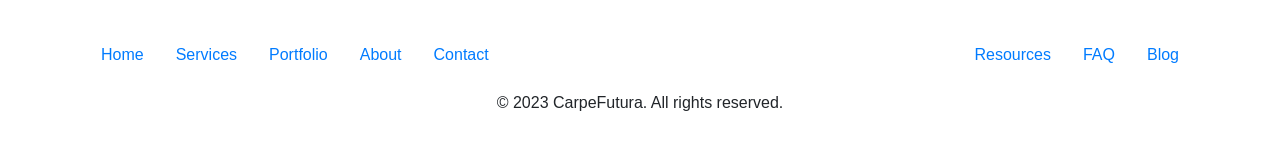
==== commit c567b17b: "updated hero illustration" ====
--- a/portolio-site/index.html
+++ b/portolio-site/index.html
@@ -5,6 +5,7 @@
   <meta charset="UTF-8" />
   <meta http-equiv="X-UA-Compatible" content="IE=edge" />
   <meta name="viewport" content="width=device-width, initial-scale=1.0" />
+  <meta name="description" content="Nik Goetzke's personal web design portfolio">
   <title>Nik Goetzke - Portfolio</title>
   <link rel="preconnect" href="https://fonts.googleapis.com">
   <link rel="preconnect" href="https://fonts.gstatic.com" crossorigin>
@@ -14,8 +15,7 @@
   <link rel="preconnect" href="https://fonts.googleapis.com">
   <link rel="preconnect" href="https://fonts.gstatic.com" crossorigin>
   <link href="https://fonts.googleapis.com/css2?family=Pacifico&display=swap" rel="stylesheet">
-  <!-- <link rel="stylesheet" href="./css/reset.css">-->
-  <link rel="stylesheet" href="/style2.css">
+  <link rel="stylesheet" href="/css/style2.css">
   <link rel="stylesheet" href="https://stackpath.bootstrapcdn.com/bootstrap/4.5.2/css/bootstrap.min.css"
     integrity="sha384-JcKb8q3iqJ61gNV9KGb8thSsNjpSL0n8PARn9HuZOnIxN0hoP+VmmDGMN5t9UJ0Z" crossorigin="anonymous">
   <script src="https://kit.fontawesome.com/e54541c7e7.js" crossorigin="anonymous"></script>
@@ -24,15 +24,6 @@
 <body>
   <nav class="navbar navbar-expand-lg navbar-light">
     <a class="navbar-brand h1 order-0" href="#">Nik Goetzke</a>
-    <!-- <div class="navbar-container-right d-flex">
-      <button class="dark-mode-toggle rounded mr-2" id="dark-mode-toggle"><i class="fa-solid fa-moon"></i></button>
-      <button class="navbar-toggler" type="button" id="navbar-toggler" data-toggle="collapse" data-target="#navbarNav"
-        aria-controls="navbarNav" aria-expanded="false" aria-label="Toggle navigation">
-        <span class="custom-navbar-toggler-icon">
-          <i class="fas fa-bars"></i>
-        </span>
-      </button>
-    </div> -->
     <div class=" collapse navbar-collapse justify-content-center order-2 order-lg-1" id="navbarNav">
       <ul class="navbar-nav">
         <li class="nav-item active">
@@ -71,7 +62,7 @@
           <a href="#" class="btn btn-lg mb-4" id="btn-primary">Learn More</a>
         </div>
         <div class="col-lg-6">
-          <img src="imgs\hero-image-edit(1).png" alt="Hero illustration" class="img-fluid">
+          <img src="imgs/web-design-portfolio.svg" alt="Hero illustration" class="img-fluid">
         </div>
       </div>
     </div>
@@ -80,40 +71,37 @@
   <section class="social-proof" class="py-5">
     <div class="container">
       <div class="row">
-        <div class="col-lg-6">
-          <h2 class="mb-3">See what our clients are saying</h2>
-          <p class="lg-font">
-            Our web design business has helped numerous clients achieve their online goals. Read what they have to say
-            about working with us:
-          </p>
-          <ul class="list-unstyled">
-            <li class="media mb-3">
-              <img src="/imgs/icons8-geometric-flowers-100.png" class="mr-3 img-fluid" alt="Client 1">
-              <div class="media-body">
-                <h5 class="mt-0 mb-1">Client 1</h5>
-                <p class="lg-font">
-                  "Working with the team at the web design business was an absolute pleasure. They listened to our needs
-                  and delivered a website that exceeded our expectations. We highly recommend them to anyone looking for
-                  a top-notch web design experience."
-                </p>
-              </div>
-            </li>
-            <li class="media mb-3">
-              <img src="/imgs/icons8-geometric-flowers-100.png" class="mr-3 img-fluid" alt="Client 2">
-              <div class="media-body">
-                <h5 class="mt-0 mb-1">Client 2</h5>
-                <p class="lg-font">
-                  "The web design business was a game changer for our business. Their expertise and attention to detail
-                  helped us create a website that accurately represents our brand and has helped us attract new
-                  customers."
-                </p>
-              </div>
-            </li>
-          </ul>
-        </div>
-        <!-- <div class="col-lg-6">
-          <img src="#" class="img-fluid" alt="Value Illustration">
-        </div> -->
+        <!-- <div class="col-lg-6"> -->
+        <h2 class="mb-3">See what our clients are saying</h2>
+        <p class="lg-font">
+          Our web design business has helped numerous clients achieve their online goals. Read what they have to say
+          about working with us:
+        </p>
+        <ul class="list-unstyled">
+          <li class="media mb-3">
+            <img src="/imgs/icons8-geometric-flowers-100.png" class="mr-3 img-fluid" alt="Client 1">
+            <div class="media-body">
+              <h5 class="mt-0 mb-1">Client 1</h5>
+              <p class="lg-font">
+                "Working with the team at the web design business was an absolute pleasure. They listened to our needs
+                and delivered a website that exceeded our expectations. We highly recommend them to anyone looking for
+                a top-notch web design experience."
+              </p>
+            </div>
+          </li>
+          <li class="media mb-3">
+            <img src="/imgs/icons8-geometric-flowers-100.png" class="mr-3 img-fluid" alt="Client 2">
+            <div class="media-body">
+              <h5 class="mt-0 mb-1">Client 2</h5>
+              <p class="lg-font">
+                "The web design business was a game changer for our business. Their expertise and attention to detail
+                helped us create a website that accurately represents our brand and has helped us attract new
+                customers."
+              </p>
+            </div>
+          </li>
+        </ul>
+        <!-- </div> -->
       </div>
     </div>
   </section>
@@ -219,128 +207,6 @@
       </div>
     </div>
   </footer>
-  <!-- <header class="header">
-    <nav class="nav">
-       logo 
-      <a class="pill logo"><span class="carpe">Carpe</span><span class="futura">Futura</span></a>
-       menu button 
-      <input type="checkbox" class="menu-btn" id="menu-btn">
-      <label class=" menu-icon" for="menu-btn">
-        <span></span>
-        <span></span>
-        <span></span>
-      </label>
-       nav menu 
-      <ul class="nav-list">
-        <li><a href="#" class="menu-item">Blog</a></li>
-        <li><a href="#" class="menu-item">Work</a></li>
-        <li><a href="#" class="menu-item">About</a></li>
-        <li><a href="#" class="menu-item">Contact</a></li>
-      </ul>
-    </nav>
-     hero section title and introduction 
-    <div class="hero-section">
-      <div class="hero-title">
-        <h1>Nik Goetzke</h1>
-        <h2>Web Developer</h2>
-      </div>
-      <div class="hero-intro">
-        <p>
-          Lorem ipsum dolor sit amet consectetur adipisicing elit. Facilis
-          numquam aliquid at nesciunt expedita architecto, id voluptates
-          laboriosam tempora dicta iusto repudiandae hic. Asperiores quia
-          commodi exercitationem ipsum corporis mollitia?
-        </p>
-        <p>Working at <a href="#">Lorem</a>. Based in Austin, TX</p>
-      </div>
-      hero section illustration
-      <img src="/imgs/hero-image-edit(1).png" alt="" class="hero-img">
-       tiles with information about value that can be provided  
-      <div class="tiles"></div>
-      <div class="tiles"></div>
-      <div class="tiles"></div>
-      <div class="tiles"></div>
-      <div class="tiles"></div>
-    </div>
-  </header>
-
-  <section class="project-section">
-    <h2 class="project-section-title">Projects</h2>
-    <div class="wrapper">
-      <figure role="presentation">
-        <img class="project-img square" src="imgs\project-placeholder.png" role="presentation" />
-      </figure>
-      <div class="project-text">
-        <h3 class="project-name">
-          Project Name
-          <div class="tools">
-            Tools Used, Date e.g. React/SASS (June/2021)
-          </div>
-        </h3>
-        <p class="project-description">Project description</p>
-        <div class="project-btn">
-          <btn href="#">View demo ></btn>
-          <btn href="#">Read the article ></btn>
-        </div>
-      </div>
-    </div>
-    <div class="wrapper">
-      <figure role="presentation">
-        <img class="project-img square" src="imgs\project-placeholder.png" role="presentation" />
-      </figure>
-      <div class="project-text">
-        <h3 class="project-name">
-          Project Name
-          <div class="tools">
-            Tools Used, Date e.g. React/SASS (June/2021)
-          </div>
-        </h3>
-        <p class="project-description">Project description</p>
-        <div class="project-btn">
-          <btn href="#">View demo ></btn>
-          <btn href="#">Read the article ></btn>
-        </div>
-      </div>
-    </div>
-    <div class="wrapper">
-      <figure role="presentation">
-        <img class="project-img square" src="imgs\project-placeholder.png" role="presentation" />
-      </figure>
-      <div class="project-text">
-        <h3 class="project-name">
-          Project Name
-          <div class="project-tools">
-            Tools Used, Date e.g. React/SASS (June/2021)
-          </div>
-        </h3>
-        <p class="project-description">Project description</p>
-        <div class="project-btn">
-          <btn href="#">View demo ></btn>
-          <btn href="#">Read the article ></btn>
-        </div>
-      </div>
-    </div>
-  </section>
-
-  <footer>
-    <ul class="footer-list">
-      <li class="list-item"><a href="mailto:carpefutura@sample.com" class="list-link" target="_blank"
-          rel="nopener noreferrer">Contact
-          Me</a></li>
-      <li class="list-item"><a href="#" class="list-link" target="_blank" rel="nopener noreferrer">LinkedIn</a>
-      </li>
-      <li class="list-item"><a href="#" class="list-link" target="_blank" rel="nopener noreferrer">GitHub</a>
-      </li>
-      <li class="list-item"><a href="#" class="list-link" target="_blank" rel="nopener noreferrer">CodePen</a>
-      </li>
-      <li class="list-item"><a href="#" class="list-link" target="_blank" rel="nopener noreferrer">Medium</a>
-      </li>
-    </ul>
-    <div class="copyright">
-      <a><span class="carpe">Carpe</span><span class="futura">Futura</span></a>
-      <p>2023 &copy; CarpeFutura All rights reserved.</p>
-    </div>
-  </footer> -->
   <script src="/script.js"></script>
   <script src="https://code.jquery.com/jquery-3.5.1.slim.min.js"
     integrity="sha384-DfXdz2htPH0lsSSs5nCTpuj/zy4C+OGpamoFVy38MVBnE+IbbVYUew+OrCXaRkfj"
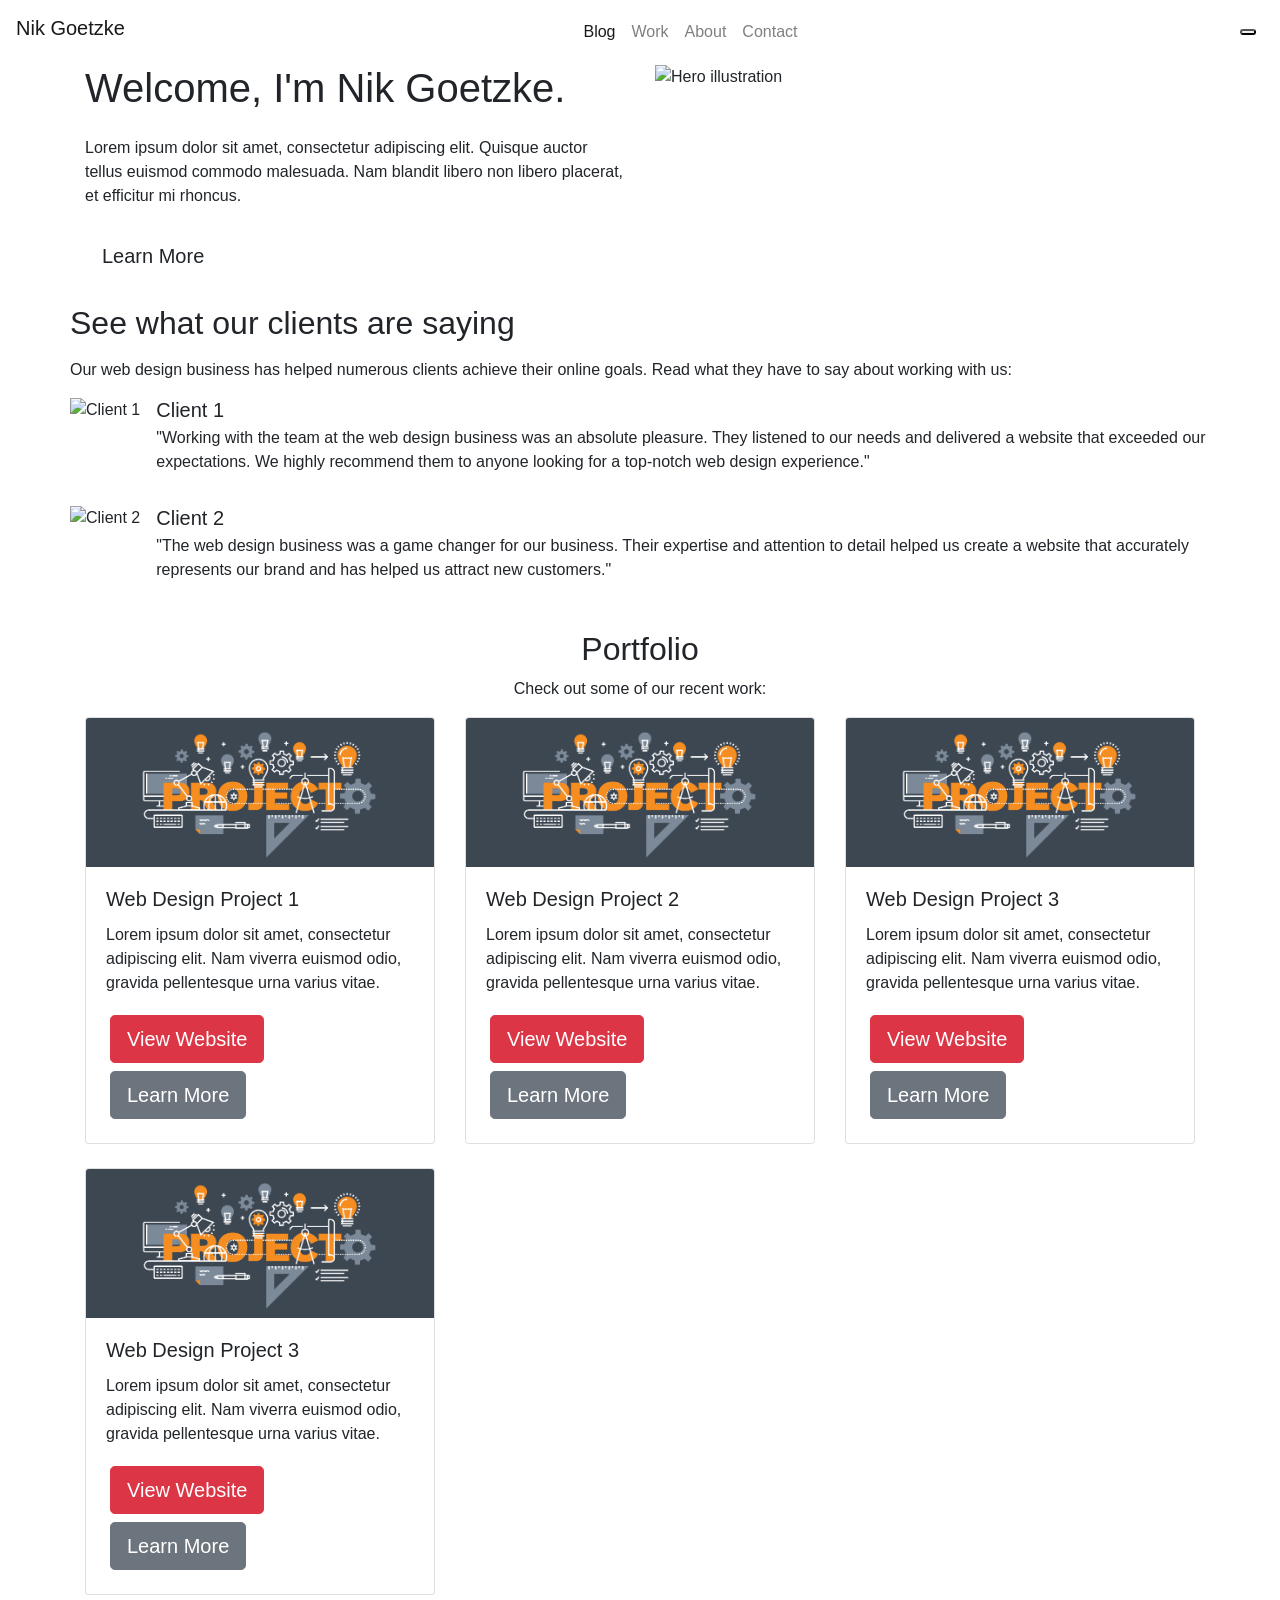
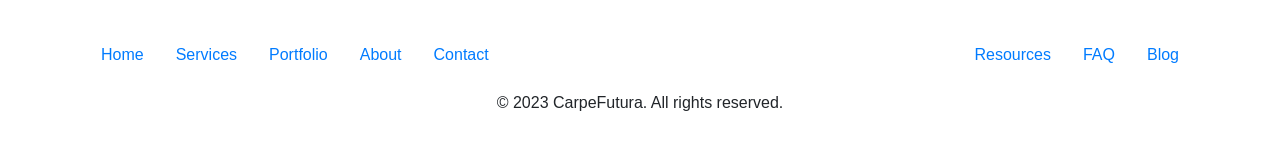
==== commit 22c1f764: "Updating primary and secondary fonts" ====
--- a/portolio-site/index.html
+++ b/portolio-site/index.html
@@ -7,14 +7,9 @@
   <meta name="viewport" content="width=device-width, initial-scale=1.0" />
   <meta name="description" content="Nik Goetzke's personal web design portfolio">
   <title>Nik Goetzke - Portfolio</title>
-  <link rel="preconnect" href="https://fonts.googleapis.com">
-  <link rel="preconnect" href="https://fonts.gstatic.com" crossorigin>
-  <link href="https://fonts.googleapis.com/css2?family=Quicksand:wght@300;400;500;600;700&display=swap"
+  <link
+    href="https://fonts.googleapis.com/css2?family=Source+Code+Pro:ital,wght@0,200;0,300;0,400;0,500;0,600;0,700;0,800;0,900;1,200;1,300;1,400;1,500;1,600;1,700;1,800;1,900&family=Source+Serif+Pro:ital,wght@0,200;0,300;0,400;0,600;0,700;0,900;1,200;1,300;1,400;1,600;1,700;1,900&display=swap"
     rel="stylesheet">
-
-  <link rel="preconnect" href="https://fonts.googleapis.com">
-  <link rel="preconnect" href="https://fonts.gstatic.com" crossorigin>
-  <link href="https://fonts.googleapis.com/css2?family=Pacifico&display=swap" rel="stylesheet">
   <link rel="stylesheet" href="/css/style2.css">
   <link rel="stylesheet" href="https://stackpath.bootstrapcdn.com/bootstrap/4.5.2/css/bootstrap.min.css"
     integrity="sha384-JcKb8q3iqJ61gNV9KGb8thSsNjpSL0n8PARn9HuZOnIxN0hoP+VmmDGMN5t9UJ0Z" crossorigin="anonymous">
@@ -109,7 +104,7 @@
   <!-- Portfolio Section -->
   <section class="portfolio">
     <div class="container">
-      <h2 class="text-center">Our Portfolio</h2>
+      <h2 class="text-center">Portfolio</h2>
       <p class="text-center">Check out some of our recent work:</p>
       <div class="row">
         <div class="col-lg-4 col-md-6 portfolio-example">
